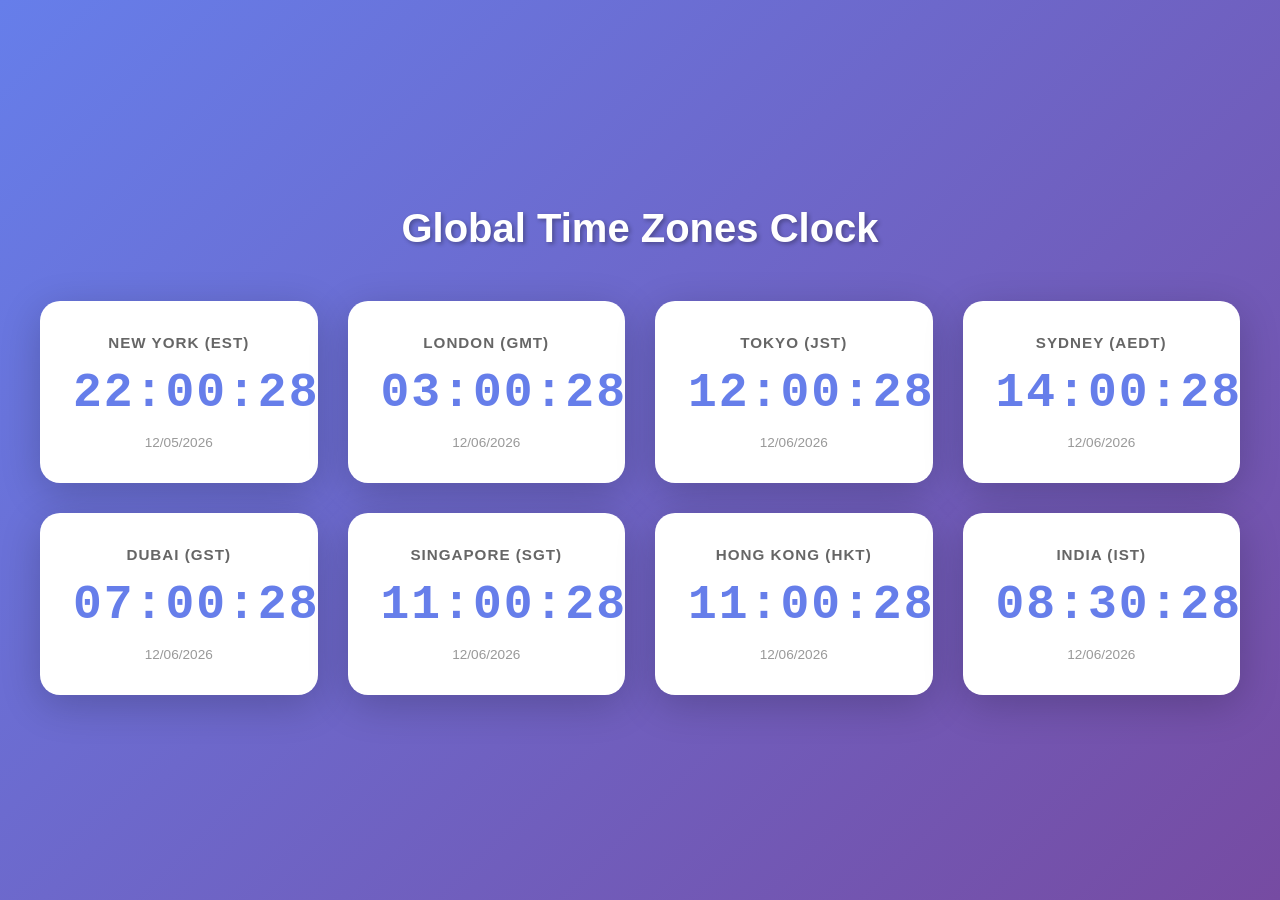
==== clock.html @ 206bc152 "Create single HTML file with CSS and JavaScript included" ====
<!DOCTYPE html>
<html lang="en">
<head>
    <meta charset="UTF-8">
    <meta name="viewport" content="width=device-width, initial-scale=1.0">
    <title>Digital Clock - Multiple Time Zones</title>
    <style>
        * {
            margin: 0;
            padding: 0;
            box-sizing: border-box;
        }

        body {
            font-family: 'Segoe UI', Tahoma, Geneva, Verdana, sans-serif;
            background: linear-gradient(135deg, #667eea 0%, #764ba2 100%);
            min-height: 100vh;
            display: flex;
            align-items: center;
            justify-content: center;
            padding: 20px;
        }

        .container {
            max-width: 1200px;
            width: 100%;
        }

        h1 {
            text-align: center;
            color: white;
            font-size: 2.5rem;
            margin-bottom: 50px;
            text-shadow: 2px 2px 4px rgba(0, 0, 0, 0.3);
            font-weight: 700;
        }

        .clocks-grid {
            display: grid;
            grid-template-columns: repeat(auto-fit, minmax(250px, 1fr));
            gap: 30px;
            animation: slideIn 0.6s ease-in-out;
        }

        @keyframes slideIn {
            from {
                opacity: 0;
                transform: translateY(20px);
            }
            to {
                opacity: 1;
                transform: translateY(0);
            }
        }

        .clock-card {
            background: white;
            border-radius: 20px;
            padding: 30px;
            box-shadow: 0 10px 40px rgba(0, 0, 0, 0.2);
            text-align: center;
            transition: all 0.3s ease;
            border: 3px solid transparent;
        }

        .clock-card:hover {
            transform: translateY(-10px);
            box-shadow: 0 20px 60px rgba(0, 0, 0, 0.3);
            border-color: #667eea;
        }

        .timezone-name {
            font-size: 0.95rem;
            color: #666;
            font-weight: 600;
            margin-bottom: 15px;
            text-transform: uppercase;
            letter-spacing: 1px;
        }

        .clock-display {
            font-size: 3rem;
            font-weight: bold;
            color: #667eea;
            font-family: 'Courier New', monospace;
            margin-bottom: 15px;
            letter-spacing: 2px;
            animation: pulse 1s ease-in-out infinite;
        }

        @keyframes pulse {
            0%, 100% {
                opacity: 1;
            }
            50% {
                opacity: 0.8;
            }
        }

        .clock-date {
            font-size: 0.85rem;
            color: #999;
            font-weight: 500;
        }

        /* Responsive Design */
        @media (max-width: 768px) {
            h1 {
                font-size: 2rem;
                margin-bottom: 30px;
            }

            .clocks-grid {
                grid-template-columns: repeat(auto-fit, minmax(200px, 1fr));
                gap: 20px;
            }

            .clock-card {
                padding: 20px;
            }

            .clock-display {
                font-size: 2.2rem;
            }
        }

        @media (max-width: 480px) {
            h1 {
                font-size: 1.5rem;
                margin-bottom: 20px;
            }

            .clocks-grid {
                grid-template-columns: 1fr;
                gap: 15px;
            }

            .clock-card {
                padding: 15px;
            }

            .clock-display {
                font-size: 1.8rem;
            }

            .timezone-name {
                font-size: 0.8rem;
            }
        }

        /* Dark mode support */
        @media (prefers-color-scheme: dark) {
            body {
                background: linear-gradient(135deg, #2d3561 0%, #1a1a2e 100%);
            }

            .clock-card {
                background: #1e1e2f;
                color: #e0e0e0;
            }

            .timezone-name {
                color: #b0b0b0;
            }

            .clock-display {
                color: #00d4ff;
            }

            .clock-date {
                color: #808080;
            }
        }
    </style>
</head>
<body>
    <div class="container">
        <h1>Global Time Zones Clock</h1>
        
        <div class="clocks-grid">
            <!-- New York -->
            <div class="clock-card">
                <div class="timezone-name">New York (EST)</div>
                <div class="clock-display" id="clock-ny">00:00:00</div>
                <div class="clock-date" id="date-ny">--</div>
            </div>

            <!-- London -->
            <div class="clock-card">
                <div class="timezone-name">London (GMT)</div>
                <div class="clock-display" id="clock-london">00:00:00</div>
                <div class="clock-date" id="date-london">--</div>
            </div>

            <!-- Tokyo -->
            <div class="clock-card">
                <div class="timezone-name">Tokyo (JST)</div>
                <div class="clock-display" id="clock-tokyo">00:00:00</div>
                <div class="clock-date" id="date-tokyo">--</div>
            </div>

            <!-- Sydney -->
            <div class="clock-card">
                <div class="timezone-name">Sydney (AEDT)</div>
                <div class="clock-display" id="clock-sydney">00:00:00</div>
                <div class="clock-date" id="date-sydney">--</div>
            </div>

            <!-- Dubai -->
            <div class="clock-card">
                <div class="timezone-name">Dubai (GST)</div>
                <div class="clock-display" id="clock-dubai">00:00:00</div>
                <div class="clock-date" id="date-dubai">--</div>
            </div>

            <!-- Singapore -->
            <div class="clock-card">
                <div class="timezone-name">Singapore (SGT)</div>
                <div class="clock-display" id="clock-singapore">00:00:00</div>
                <div class="clock-date" id="date-singapore">--</div>
            </div>

            <!-- Hong Kong -->
            <div class="clock-card">
                <div class="timezone-name">Hong Kong (HKT)</div>
                <div class="clock-display" id="clock-hongkong">00:00:00</div>
                <div class="clock-date" id="date-hongkong">--</div>
            </div>

            <!-- India -->
            <div class="clock-card">
                <div class="timezone-name">India (IST)</div>
                <div class="clock-display" id="clock-india">00:00:00</div>
                <div class="clock-date" id="date-india">--</div>
            </div>
        </div>
    </div>

    <script>
        // Time Zone Configuration
        const timeZones = {
            'ny': { name: 'America/New_York', element: 'clock-ny', dateElement: 'date-ny' },
            'london': { name: 'Europe/London', element: 'clock-london', dateElement: 'date-london' },
            'tokyo': { name: 'Asia/Tokyo', element: 'clock-tokyo', dateElement: 'date-tokyo' },
            'sydney': { name: 'Australia/Sydney', element: 'clock-sydney', dateElement: 'date-sydney' },
            'dubai': { name: 'Asia/Dubai', element: 'clock-dubai', dateElement: 'date-dubai' },
            'singapore': { name: 'Asia/Singapore', element: 'clock-singapore', dateElement: 'date-singapore' },
            'hongkong': { name: 'Asia/Hong_Kong', element: 'clock-hongkong', dateElement: 'date-hongkong' },
            'india': { name: 'Asia/Kolkata', element: 'clock-india', dateElement: 'date-india' }
        };

        // Format time with leading zero
        function formatTime(num) {
            return num < 10 ? '0' + num : num;
        }

        // Update clock display
        function updateClock(timezone, tzConfig) {
            try {
                // Get current time in the specified timezone
                const formatter = new Intl.DateTimeFormat('en-US', {
                    timeZone: timezone,
                    year: 'numeric',
                    month: '2-digit',
                    day: '2-digit',
                    hour: '2-digit',
                    minute: '2-digit',
                    second: '2-digit',
                    hour12: false
                });

                const parts = formatter.formatToParts(new Date());
                const timeObj = {};
                
                parts.forEach(part => {
                    timeObj[part.type] = part.value;
                });

                const time = `${timeObj.hour}:${timeObj.minute}:${timeObj.second}`;
                const date = `${timeObj.month}/${timeObj.day}/${timeObj.year}`;

                // Update DOM
                const clockElement = document.getElementById(tzConfig.element);
                const dateElement = document.getElementById(tzConfig.dateElement);
                
                if (clockElement) {
                    clockElement.textContent = time;
                    // Add tick animation
                    clockElement.style.animation = 'none';
                    setTimeout(() => {
                        clockElement.style.animation = 'pulse 1s ease-in-out infinite';
                    }, 10);
                }
                
                if (dateElement) {
                    dateElement.textContent = date;
                }

            } catch (error) {
                console.error(`Error updating clock for ${timezone}:`, error);
            }
        }

        // Update all clocks
        function updateAllClocks() {
            Object.values(timeZones).forEach(tzConfig => {
                updateClock(tzConfig.name, tzConfig);
            });
        }

        // Initialize clocks
        function initClocks() {
            updateAllClocks();
            // Update every second
            setInterval(updateAllClocks, 1000);
        }

        // Start the clocks when DOM is loaded
        document.addEventListener('DOMContentLoaded', initClocks);

        // Also update immediately on page visibility change
        document.addEventListener('visibilitychange', () => {
            if (!document.hidden) {
                updateAllClocks();
            }
        });
    </script>
</body>
</html>
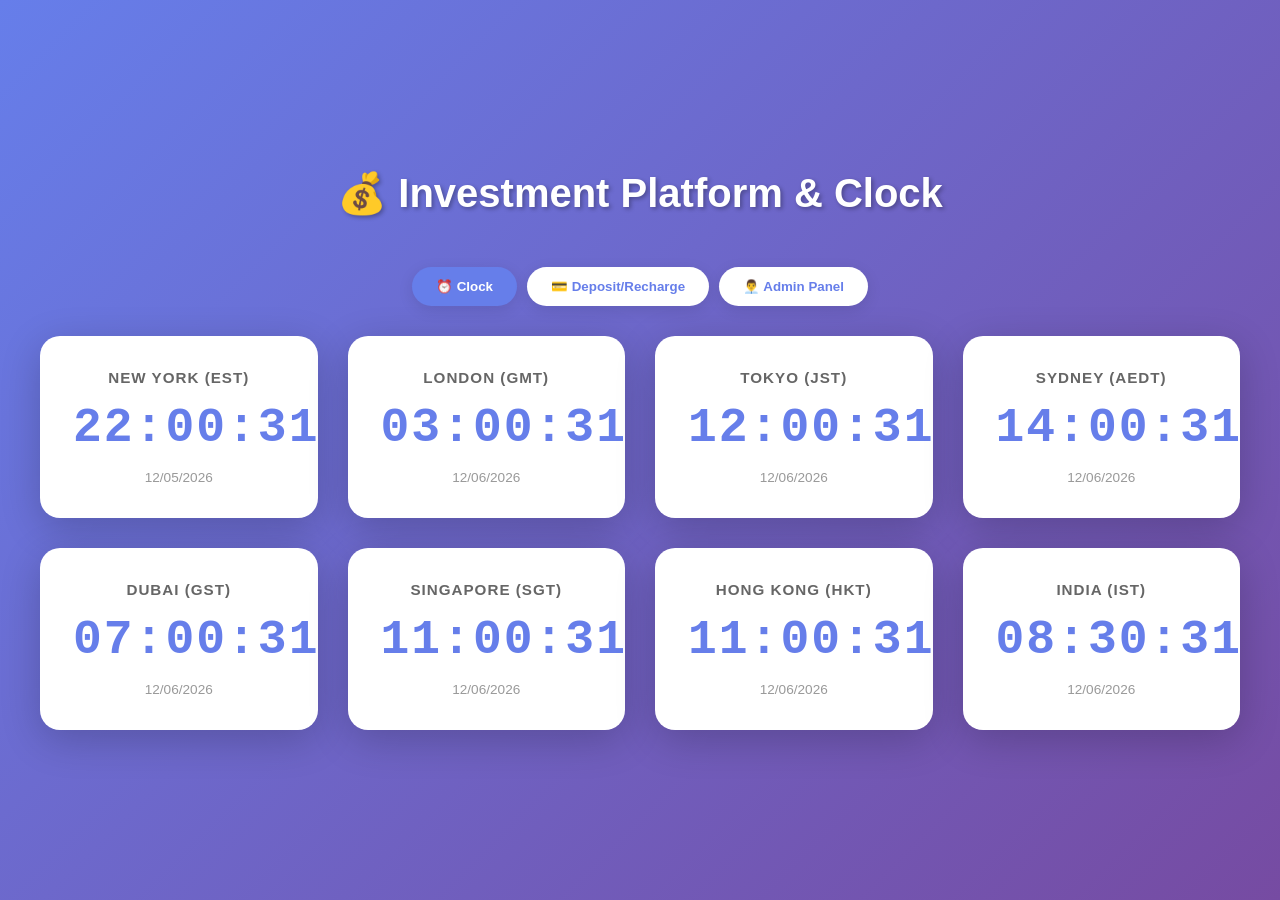
==== commit a5747dbe: "Add deposit/recharge section with UPI ID and admin panel for handling transactions" ====
--- a/clock.html
+++ b/clock.html
@@ -3,7 +3,7 @@
 <head>
     <meta charset="UTF-8">
     <meta name="viewport" content="width=device-width, initial-scale=1.0">
-    <title>Digital Clock - Multiple Time Zones</title>
+    <title>Digital Clock & Investment Platform</title>
     <style>
         * {
             margin: 0;
@@ -35,6 +35,57 @@
             font-weight: 700;
         }
 
+        /* Tab Navigation */
+        .tab-navigation {
+            display: flex;
+            justify-content: center;
+            gap: 10px;
+            margin-bottom: 30px;
+            flex-wrap: wrap;
+        }
+
+        .tab-btn {
+            background: white;
+            color: #667eea;
+            border: none;
+            padding: 12px 24px;
+            border-radius: 25px;
+            font-weight: 600;
+            cursor: pointer;
+            transition: all 0.3s ease;
+            box-shadow: 0 4px 15px rgba(0, 0, 0, 0.1);
+        }
+
+        .tab-btn:hover {
+            transform: translateY(-3px);
+            box-shadow: 0 6px 20px rgba(0, 0, 0, 0.15);
+        }
+
+        .tab-btn.active {
+            background: #667eea;
+            color: white;
+        }
+
+        /* Tab Content */
+        .tab-content {
+            display: none;
+        }
+
+        .tab-content.active {
+            display: block;
+            animation: fadeIn 0.3s ease;
+        }
+
+        @keyframes fadeIn {
+            from {
+                opacity: 0;
+            }
+            to {
+                opacity: 1;
+            }
+        }
+
+        /* Clock Section */
         .clocks-grid {
             display: grid;
             grid-template-columns: repeat(auto-fit, minmax(250px, 1fr));
@@ -103,6 +154,299 @@
             font-weight: 500;
         }
 
+        /* Deposit Section */
+        .deposit-container {
+            max-width: 800px;
+            margin: 0 auto;
+        }
+
+        .deposit-card {
+            background: white;
+            border-radius: 20px;
+            padding: 40px;
+            box-shadow: 0 10px 40px rgba(0, 0, 0, 0.2);
+            margin-bottom: 30px;
+        }
+
+        .deposit-card h2 {
+            color: #667eea;
+            margin-bottom: 30px;
+            text-align: center;
+            font-size: 1.8rem;
+        }
+
+        .form-group {
+            margin-bottom: 25px;
+        }
+
+        .form-group label {
+            display: block;
+            color: #333;
+            font-weight: 600;
+            margin-bottom: 8px;
+            font-size: 0.95rem;
+        }
+
+        .form-group input,
+        .form-group select {
+            width: 100%;
+            padding: 12px 15px;
+            border: 2px solid #e0e0e0;
+            border-radius: 10px;
+            font-size: 1rem;
+            transition: all 0.3s ease;
+        }
+
+        .form-group input:focus,
+        .form-group select:focus {
+            outline: none;
+            border-color: #667eea;
+            box-shadow: 0 0 0 3px rgba(102, 126, 234, 0.1);
+        }
+
+        .upi-section {
+            background: #f5f7fa;
+            padding: 20px;
+            border-radius: 15px;
+            margin: 25px 0;
+            border-left: 4px solid #667eea;
+        }
+
+        .upi-section h3 {
+            color: #667eea;
+            margin-bottom: 15px;
+            font-size: 1.1rem;
+        }
+
+        .upi-details {
+            background: white;
+            padding: 15px;
+            border-radius: 10px;
+            margin-bottom: 12px;
+            display: flex;
+            justify-content: space-between;
+            align-items: center;
+            gap: 15px;
+        }
+
+        .upi-id {
+            font-weight: 600;
+            color: #333;
+            font-size: 1.1rem;
+            font-family: 'Courier New', monospace;
+        }
+
+        .copy-btn {
+            background: #667eea;
+            color: white;
+            border: none;
+            padding: 8px 15px;
+            border-radius: 8px;
+            cursor: pointer;
+            font-weight: 600;
+            transition: all 0.3s ease;
+        }
+
+        .copy-btn:hover {
+            background: #764ba2;
+            transform: scale(1.05);
+        }
+
+        .submit-btn {
+            width: 100%;
+            background: linear-gradient(135deg, #667eea 0%, #764ba2 100%);
+            color: white;
+            border: none;
+            padding: 15px;
+            border-radius: 10px;
+            font-size: 1.1rem;
+            font-weight: 600;
+            cursor: pointer;
+            transition: all 0.3s ease;
+            margin-top: 20px;
+        }
+
+        .submit-btn:hover {
+            transform: translateY(-3px);
+            box-shadow: 0 10px 30px rgba(102, 126, 234, 0.3);
+        }
+
+        .submit-btn:active {
+            transform: translateY(-1px);
+        }
+
+        /* Admin Section */
+        .admin-section {
+            background: white;
+            border-radius: 20px;
+            padding: 30px;
+            box-shadow: 0 10px 40px rgba(0, 0, 0, 0.2);
+            margin-bottom: 30px;
+        }
+
+        .admin-header {
+            background: linear-gradient(135deg, #667eea 0%, #764ba2 100%);
+            color: white;
+            padding: 20px;
+            border-radius: 15px;
+            margin-bottom: 25px;
+            text-align: center;
+        }
+
+        .admin-header h2 {
+            font-size: 1.5rem;
+        }
+
+        .admin-password-section {
+            margin-bottom: 25px;
+        }
+
+        .admin-password-section label {
+            display: block;
+            color: #333;
+            font-weight: 600;
+            margin-bottom: 8px;
+        }
+
+        .admin-password-section input {
+            width: 100%;
+            padding: 12px 15px;
+            border: 2px solid #e0e0e0;
+            border-radius: 10px;
+            font-size: 1rem;
+        }
+
+        .admin-password-section input:focus {
+            outline: none;
+            border-color: #667eea;
+        }
+
+        .admin-unlock-btn {
+            width: 100%;
+            background: #667eea;
+            color: white;
+            border: none;
+            padding: 12px;
+            border-radius: 10px;
+            font-weight: 600;
+            cursor: pointer;
+            margin-bottom: 20px;
+            transition: all 0.3s ease;
+        }
+
+        .admin-unlock-btn:hover {
+            background: #764ba2;
+        }
+
+        .admin-content {
+            display: none;
+        }
+
+        .admin-content.unlocked {
+            display: block;
+        }
+
+        .transaction-table {
+            width: 100%;
+            border-collapse: collapse;
+            margin-top: 20px;
+        }
+
+        .transaction-table th {
+            background: #f0f0f0;
+            padding: 12px;
+            text-align: left;
+            font-weight: 600;
+            color: #333;
+            border-bottom: 2px solid #e0e0e0;
+        }
+
+        .transaction-table td {
+            padding: 12px;
+            border-bottom: 1px solid #e0e0e0;
+        }
+
+        .transaction-table tr:hover {
+            background: #f9f9f9;
+        }
+
+        .status-badge {
+            display: inline-block;
+            padding: 6px 12px;
+            border-radius: 20px;
+            font-size: 0.85rem;
+            font-weight: 600;
+        }
+
+        .status-pending {
+            background: #fff3cd;
+            color: #856404;
+        }
+
+        .status-approved {
+            background: #d4edda;
+            color: #155724;
+        }
+
+        .status-rejected {
+            background: #f8d7da;
+            color: #721c24;
+        }
+
+        .action-btn {
+            padding: 6px 12px;
+            border: none;
+            border-radius: 5px;
+            cursor: pointer;
+            font-weight: 600;
+            font-size: 0.85rem;
+            transition: all 0.3s ease;
+            margin-right: 5px;
+        }
+
+        .approve-btn {
+            background: #28a745;
+            color: white;
+        }
+
+        .approve-btn:hover {
+            background: #218838;
+        }
+
+        .reject-btn {
+            background: #dc3545;
+            color: white;
+        }
+
+        .reject-btn:hover {
+            background: #c82333;
+        }
+
+        .success-message {
+            background: #d4edda;
+            color: #155724;
+            padding: 12px;
+            border-radius: 8px;
+            margin-bottom: 15px;
+            display: none;
+        }
+
+        .success-message.show {
+            display: block;
+            animation: slideDown 0.3s ease;
+        }
+
+        @keyframes slideDown {
+            from {
+                transform: translateY(-10px);
+                opacity: 0;
+            }
+            to {
+                transform: translateY(0);
+                opacity: 1;
+            }
+        }
+
         /* Responsive Design */
         @media (max-width: 768px) {
             h1 {
@@ -122,6 +466,28 @@
             .clock-display {
                 font-size: 2.2rem;
             }
+
+            .deposit-card {
+                padding: 25px;
+            }
+
+            .tab-navigation {
+                gap: 5px;
+            }
+
+            .tab-btn {
+                padding: 10px 15px;
+                font-size: 0.9rem;
+            }
+
+            .transaction-table {
+                font-size: 0.9rem;
+            }
+
+            .transaction-table th,
+            .transaction-table td {
+                padding: 8px;
+            }
         }
 
         @media (max-width: 480px) {
@@ -143,8 +509,25 @@
                 font-size: 1.8rem;
             }
 
-            .timezone-name {
-                font-size: 0.8rem;
+            .deposit-card {
+                padding: 20px;
+            }
+
+            .tab-navigation {
+                flex-direction: column;
+            }
+
+            .tab-btn {
+                width: 100%;
+            }
+
+            .upi-details {
+                flex-direction: column;
+                align-items: flex-start;
+            }
+
+            .copy-btn {
+                width: 100%;
             }
         }
 
@@ -154,7 +537,9 @@
                 background: linear-gradient(135deg, #2d3561 0%, #1a1a2e 100%);
             }
 
-            .clock-card {
+            .clock-card,
+            .deposit-card,
+            .admin-section {
                 background: #1e1e2f;
                 color: #e0e0e0;
             }
@@ -169,74 +554,232 @@
 
             .clock-date {
                 color: #808080;
+            }
+
+            .form-group label {
+                color: #e0e0e0;
+            }
+
+            .form-group input,
+            .form-group select {
+                background: #2a2a3e;
+                color: #e0e0e0;
+                border-color: #404050;
+            }
+
+            .upi-section {
+                background: #2a2a3e;
+                border-left-color: #00d4ff;
+            }
+
+            .upi-section h3 {
+                color: #00d4ff;
+            }
+
+            .upi-details {
+                background: #1e1e2f;
+            }
+
+            .upi-id {
+                color: #00d4ff;
+            }
+
+            .transaction-table th {
+                background: #2a2a3e;
+                color: #e0e0e0;
+                border-bottom-color: #404050;
+            }
+
+            .transaction-table td {
+                border-bottom-color: #404050;
+            }
+
+            .transaction-table tr:hover {
+                background: #2a2a3e;
             }
         }
     </style>
 </head>
 <body>
     <div class="container">
-        <h1>Global Time Zones Clock</h1>
+        <h1>💰 Investment Platform & Clock</h1>
         
-        <div class="clocks-grid">
-            <!-- New York -->
-            <div class="clock-card">
-                <div class="timezone-name">New York (EST)</div>
-                <div class="clock-display" id="clock-ny">00:00:00</div>
-                <div class="clock-date" id="date-ny">--</div>
+        <!-- Tab Navigation -->
+        <div class="tab-navigation">
+            <button class="tab-btn active" onclick="showTab('clock')">⏰ Clock</button>
+            <button class="tab-btn" onclick="showTab('deposit')">💳 Deposit/Recharge</button>
+            <button class="tab-btn" onclick="showTab('admin')">👨‍💼 Admin Panel</button>
+        </div>
+
+        <!-- Clock Tab -->
+        <div id="clock" class="tab-content active">
+            <div class="clocks-grid">
+                <!-- New York -->
+                <div class="clock-card">
+                    <div class="timezone-name">New York (EST)</div>
+                    <div class="clock-display" id="clock-ny">00:00:00</div>
+                    <div class="clock-date" id="date-ny">--</div>
+                </div>
+
+                <!-- London -->
+                <div class="clock-card">
+                    <div class="timezone-name">London (GMT)</div>
+                    <div class="clock-display" id="clock-london">00:00:00</div>
+                    <div class="clock-date" id="date-london">--</div>
+                </div>
+
+                <!-- Tokyo -->
+                <div class="clock-card">
+                    <div class="timezone-name">Tokyo (JST)</div>
+                    <div class="clock-display" id="clock-tokyo">00:00:00</div>
+                    <div class="clock-date" id="date-tokyo">--</div>
+                </div>
+
+                <!-- Sydney -->
+                <div class="clock-card">
+                    <div class="timezone-name">Sydney (AEDT)</div>
+                    <div class="clock-display" id="clock-sydney">00:00:00</div>
+                    <div class="clock-date" id="date-sydney">--</div>
+                </div>
+
+                <!-- Dubai -->
+                <div class="clock-card">
+                    <div class="timezone-name">Dubai (GST)</div>
+                    <div class="clock-display" id="clock-dubai">00:00:00</div>
+                    <div class="clock-date" id="date-dubai">--</div>
+                </div>
+
+                <!-- Singapore -->
+                <div class="clock-card">
+                    <div class="timezone-name">Singapore (SGT)</div>
+                    <div class="clock-display" id="clock-singapore">00:00:00</div>
+                    <div class="clock-date" id="date-singapore">--</div>
+                </div>
+
+                <!-- Hong Kong -->
+                <div class="clock-card">
+                    <div class="timezone-name">Hong Kong (HKT)</div>
+                    <div class="clock-display" id="clock-hongkong">00:00:00</div>
+                    <div class="clock-date" id="date-hongkong">--</div>
+                </div>
+
+                <!-- India -->
+                <div class="clock-card">
+                    <div class="timezone-name">India (IST)</div>
+                    <div class="clock-display" id="clock-india">00:00:00</div>
+                    <div class="clock-date" id="date-india">--</div>
+                </div>
             </div>
-
-            <!-- London -->
-            <div class="clock-card">
-                <div class="timezone-name">London (GMT)</div>
-                <div class="clock-display" id="clock-london">00:00:00</div>
-                <div class="clock-date" id="date-london">--</div>
+        </div>
+
+        <!-- Deposit Tab -->
+        <div id="deposit" class="tab-content">
+            <div class="deposit-container">
+                <div class="deposit-card">
+                    <h2>💳 Deposit / Recharge</h2>
+                    
+                    <div class="success-message" id="successMessage">
+                        ✅ Request submitted successfully! Admin will verify and approve soon.
+                    </div>
+
+                    <form id="depositForm" onsubmit="submitDeposit(event)">
+                        <div class="form-group">
+                            <label for="userName">Full Name</label>
+                            <input type="text" id="userName" placeholder="Enter your name" required>
+                        </div>
+
+                        <div class="form-group">
+                            <label for="userEmail">Email Address</label>
+                            <input type="email" id="userEmail" placeholder="your@email.com" required>
+                        </div>
+
+                        <div class="form-group">
+                            <label for="userPhone">Phone Number</label>
+                            <input type="tel" id="userPhone" placeholder="9XXXXXXXXX" pattern="[0-9]{10}" required>
+                        </div>
+
+                        <div class="form-group">
+                            <label for="amount">Amount (₹)</label>
+                            <input type="number" id="amount" placeholder="Enter amount" min="100" required>
+                        </div>
+
+                        <div class="upi-section">
+                            <h3>📱 UPI Payment Details</h3>
+                            <p style="color: #666; margin-bottom: 15px;">Send payment to this UPI ID:</p>
+                            
+                            <div class="upi-details">
+                                <span class="upi-id">9351328572@fam</span>
+                                <button type="button" class="copy-btn" onclick="copyUPI()">📋 Copy</button>
+                            </div>
+
+                            <p style="color: #999; font-size: 0.9rem; margin-top: 15px;">
+                                ⚠️ After payment, your request will be verified by admin within 24 hours.
+                            </p>
+                        </div>
+
+                        <div class="form-group">
+                            <label for="transactionId">Transaction ID (After Payment)</label>
+                            <input type="text" id="transactionId" placeholder="Enter UPI transaction ID" required>
+                        </div>
+
+                        <div class="form-group">
+                            <label for="paymentMode">Payment Method</label>
+                            <select id="paymentMode" required>
+                                <option value="">-- Select Payment Method --</option>
+                                <option value="UPI">UPI</option>
+                                <option value="Bank Transfer">Bank Transfer</option>
+                                <option value="Google Pay">Google Pay</option>
+                                <option value="PhonePe">PhonePe</option>
+                                <option value="Paytm">Paytm</option>
+                            </select>
+                        </div>
+
+                        <button type="submit" class="submit-btn">Submit Deposit Request</button>
+                    </form>
+                </div>
             </div>
-
-            <!-- Tokyo -->
-            <div class="clock-card">
-                <div class="timezone-name">Tokyo (JST)</div>
-                <div class="clock-display" id="clock-tokyo">00:00:00</div>
-                <div class="clock-date" id="date-tokyo">--</div>
-            </div>
-
-            <!-- Sydney -->
-            <div class="clock-card">
-                <div class="timezone-name">Sydney (AEDT)</div>
-                <div class="clock-display" id="clock-sydney">00:00:00</div>
-                <div class="clock-date" id="date-sydney">--</div>
-            </div>
-
-            <!-- Dubai -->
-            <div class="clock-card">
-                <div class="timezone-name">Dubai (GST)</div>
-                <div class="clock-display" id="clock-dubai">00:00:00</div>
-                <div class="clock-date" id="date-dubai">--</div>
-            </div>
-
-            <!-- Singapore -->
-            <div class="clock-card">
-                <div class="timezone-name">Singapore (SGT)</div>
-                <div class="clock-display" id="clock-singapore">00:00:00</div>
-                <div class="clock-date" id="date-singapore">--</div>
-            </div>
-
-            <!-- Hong Kong -->
-            <div class="clock-card">
-                <div class="timezone-name">Hong Kong (HKT)</div>
-                <div class="clock-display" id="clock-hongkong">00:00:00</div>
-                <div class="clock-date" id="date-hongkong">--</div>
-            </div>
-
-            <!-- India -->
-            <div class="clock-card">
-                <div class="timezone-name">India (IST)</div>
-                <div class="clock-display" id="clock-india">00:00:00</div>
-                <div class="clock-date" id="date-india">--</div>
+        </div>
+
+        <!-- Admin Tab -->
+        <div id="admin" class="tab-content">
+            <div class="admin-section">
+                <div class="admin-header">
+                    <h2>👨‍💼 Admin Control Panel</h2>
+                </div>
+
+                <div class="admin-password-section">
+                    <label for="adminPassword">Admin Password</label>
+                    <input type="password" id="adminPassword" placeholder="Enter admin password">
+                    <button class="admin-unlock-btn" onclick="unlockAdmin()">🔓 Unlock Admin Panel</button>
+                </div>
+
+                <div class="admin-content" id="adminContent">
+                    <h3 style="color: #667eea; margin-bottom: 20px;">📊 Pending Deposit Requests</h3>
+                    
+                    <table class="transaction-table" id="transactionTable">
+                        <thead>
+                            <tr>
+                                <th>Date</th>
+                                <th>Name</th>
+                                <th>Amount</th>
+                                <th>Transaction ID</th>
+                                <th>Status</th>
+                                <th>Action</th>
+                            </tr>
+                        </thead>
+                        <tbody id="tableBody">
+                            <!-- Transactions will be populated here -->
+                        </tbody>
+                    </table>
+                </div>
             </div>
         </div>
     </div>
 
     <script>
+        // Admin Password
+        const ADMIN_PASSWORD = "admin123";
+
         // Time Zone Configuration
         const timeZones = {
             'ny': { name: 'America/New_York', element: 'clock-ny', dateElement: 'date-ny' },
@@ -249,15 +792,123 @@
             'india': { name: 'Asia/Kolkata', element: 'clock-india', dateElement: 'date-india' }
         };
 
-        // Format time with leading zero
-        function formatTime(num) {
-            return num < 10 ? '0' + num : num;
-        }
-
-        // Update clock display
+        // Local Storage for transactions
+        let allTransactions = JSON.parse(localStorage.getItem('deposits')) || [];
+
+        // Tab switching
+        function showTab(tabName) {
+            const tabs = document.querySelectorAll('.tab-content');
+            const btns = document.querySelectorAll('.tab-btn');
+            
+            tabs.forEach(tab => tab.classList.remove('active'));
+            btns.forEach(btn => btn.classList.remove('active'));
+            
+            document.getElementById(tabName).classList.add('active');
+            event.target.classList.add('active');
+
+            if (tabName === 'clock') {
+                updateAllClocks();
+            }
+        }
+
+        // Copy UPI ID
+        function copyUPI() {
+            const upiId = "9351328572@fam";
+            navigator.clipboard.writeText(upiId).then(() => {
+                alert('✅ UPI ID copied to clipboard!');
+            });
+        }
+
+        // Submit Deposit Form
+        function submitDeposit(e) {
+            e.preventDefault();
+
+            const deposit = {
+                id: Date.now(),
+                date: new Date().toLocaleDateString('en-IN'),
+                name: document.getElementById('userName').value,
+                email: document.getElementById('userEmail').value,
+                phone: document.getElementById('userPhone').value,
+                amount: document.getElementById('amount').value,
+                transactionId: document.getElementById('transactionId').value,
+                paymentMode: document.getElementById('paymentMode').value,
+                status: 'Pending',
+                submittedAt: new Date().toLocaleString('en-IN')
+            };
+
+            allTransactions.push(deposit);
+            localStorage.setItem('deposits', JSON.stringify(allTransactions));
+
+            // Show success message
+            const successMsg = document.getElementById('successMessage');
+            successMsg.classList.add('show');
+            setTimeout(() => successMsg.classList.remove('show'), 4000);
+
+            // Reset form
+            document.getElementById('depositForm').reset();
+        }
+
+        // Unlock Admin Panel
+        function unlockAdmin() {
+            const password = document.getElementById('adminPassword').value;
+            
+            if (password === ADMIN_PASSWORD) {
+                document.getElementById('adminContent').classList.add('unlocked');
+                document.getElementById('adminPassword').value = '';
+                loadTransactions();
+            } else {
+                alert('❌ Incorrect password!');
+                document.getElementById('adminPassword').value = '';
+            }
+        }
+
+        // Load transactions in admin panel
+        function loadTransactions() {
+            const tableBody = document.getElementById('tableBody');
+            tableBody.innerHTML = '';
+
+            if (allTransactions.length === 0) {
+                tableBody.innerHTML = '<tr><td colspan="6" style="text-align: center; color: #999;">No deposit requests yet</td></tr>';
+                return;
+            }
+
+            allTransactions.forEach((transaction, index) => {
+                const row = `
+                    <tr>
+                        <td>${transaction.date}</td>
+                        <td>${transaction.name}</td>
+                        <td>₹${transaction.amount}</td>
+                        <td>${transaction.transactionId}</td>
+                        <td><span class="status-badge status-${transaction.status.toLowerCase()}">${transaction.status}</span></td>
+                        <td>
+                            <button class="action-btn approve-btn" onclick="approveTransaction(${index})">✓ Approve</button>
+                            <button class="action-btn reject-btn" onclick="rejectTransaction(${index})">✗ Reject</button>
+                        </td>
+                    </tr>
+                `;
+                tableBody.innerHTML += row;
+            });
+        }
+
+        // Approve transaction
+        function approveTransaction(index) {
+            allTransactions[index].status = 'Approved';
+            localStorage.setItem('deposits', JSON.stringify(allTransactions));
+            loadTransactions();
+            alert('✅ Transaction approved!');
+        }
+
+        // Reject transaction
+        function rejectTransaction(index) {
+            allTransactions[index].status = 'Rejected';
+            localStorage.setItem('deposits', JSON.stringify(allTransactions));
+            loadTransactions();
+            alert('❌ Transaction rejected!');
+        }
+
+        // Clock Functions
         function updateClock(timezone, tzConfig) {
             try {
-                // Get current time in the specified timezone
                 const formatter = new Intl.DateTimeFormat('en-US', {
                     timeZone: timezone,
                     year: 'numeric',
@@ -279,13 +930,11 @@
                 const time = `${timeObj.hour}:${timeObj.minute}:${timeObj.second}`;
                 const date = `${timeObj.month}/${timeObj.day}/${timeObj.year}`;
 
-                // Update DOM
                 const clockElement = document.getElementById(tzConfig.element);
                 const dateElement = document.getElementById(tzConfig.dateElement);
                 
                 if (clockElement) {
                     clockElement.textContent = time;
-                    // Add tick animation
                     clockElement.style.animation = 'none';
                     setTimeout(() => {
                         clockElement.style.animation = 'pulse 1s ease-in-out infinite';
@@ -301,24 +950,18 @@
             }
         }
 
-        // Update all clocks
         function updateAllClocks() {
             Object.values(timeZones).forEach(tzConfig => {
                 updateClock(tzConfig.name, tzConfig);
             });
         }
 
-        // Initialize clocks
         function initClocks() {
             updateAllClocks();
-            // Update every second
             setInterval(updateAllClocks, 1000);
         }
 
-        // Start the clocks when DOM is loaded
         document.addEventListener('DOMContentLoaded', initClocks);
-
-        // Also update immediately on page visibility change
         document.addEventListener('visibilitychange', () => {
             if (!document.hidden) {
                 updateAllClocks();
